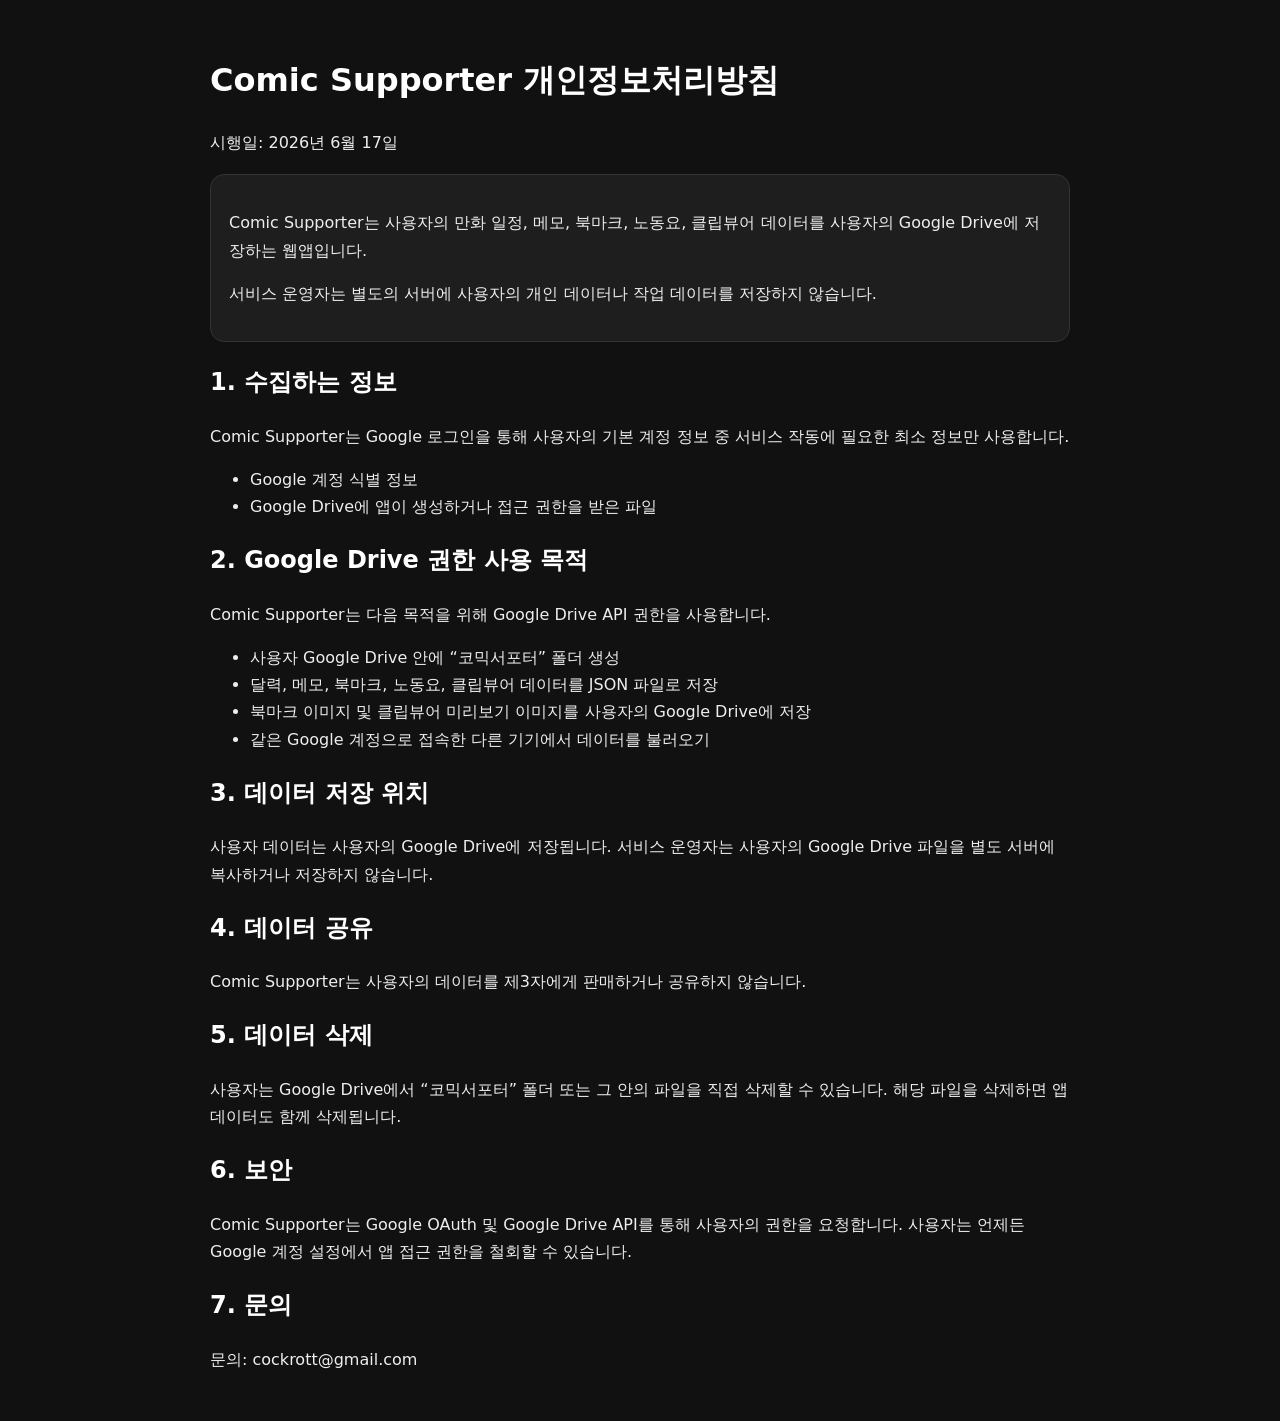
==== privacy.html @ 2ead17ef "Add files via upload" ====
<!doctype html>
<html lang="ko">
<head>
<meta charset="UTF-8">
<meta name="viewport" content="width=device-width, initial-scale=1.0">
<title>Comic Supporter 개인정보처리방침</title>
<style>
body{font-family:system-ui,-apple-system,BlinkMacSystemFont,"Noto Sans KR",sans-serif;line-height:1.7;max-width:860px;margin:0 auto;padding:32px;background:#111;color:#eee}
h1,h2{color:#fff} a{color:#8ab4f8}
.box{background:#1e1e1e;border:1px solid #333;border-radius:14px;padding:18px;margin:18px 0}
</style>
</head>
<body>
<h1>Comic Supporter 개인정보처리방침</h1>
<p>시행일: 2026년 6월 17일</p>

<div class="box">
<p>Comic Supporter는 사용자의 만화 일정, 메모, 북마크, 노동요, 클립뷰어 데이터를 사용자의 Google Drive에 저장하는 웹앱입니다.</p>
<p>서비스 운영자는 별도의 서버에 사용자의 개인 데이터나 작업 데이터를 저장하지 않습니다.</p>
</div>

<h2>1. 수집하는 정보</h2>
<p>Comic Supporter는 Google 로그인을 통해 사용자의 기본 계정 정보 중 서비스 작동에 필요한 최소 정보만 사용합니다.</p>
<ul>
<li>Google 계정 식별 정보</li>
<li>Google Drive에 앱이 생성하거나 접근 권한을 받은 파일</li>
</ul>

<h2>2. Google Drive 권한 사용 목적</h2>
<p>Comic Supporter는 다음 목적을 위해 Google Drive API 권한을 사용합니다.</p>
<ul>
<li>사용자 Google Drive 안에 “코믹서포터” 폴더 생성</li>
<li>달력, 메모, 북마크, 노동요, 클립뷰어 데이터를 JSON 파일로 저장</li>
<li>북마크 이미지 및 클립뷰어 미리보기 이미지를 사용자의 Google Drive에 저장</li>
<li>같은 Google 계정으로 접속한 다른 기기에서 데이터를 불러오기</li>
</ul>

<h2>3. 데이터 저장 위치</h2>
<p>사용자 데이터는 사용자의 Google Drive에 저장됩니다. 서비스 운영자는 사용자의 Google Drive 파일을 별도 서버에 복사하거나 저장하지 않습니다.</p>

<h2>4. 데이터 공유</h2>
<p>Comic Supporter는 사용자의 데이터를 제3자에게 판매하거나 공유하지 않습니다.</p>

<h2>5. 데이터 삭제</h2>
<p>사용자는 Google Drive에서 “코믹서포터” 폴더 또는 그 안의 파일을 직접 삭제할 수 있습니다. 해당 파일을 삭제하면 앱 데이터도 함께 삭제됩니다.</p>

<h2>6. 보안</h2>
<p>Comic Supporter는 Google OAuth 및 Google Drive API를 통해 사용자의 권한을 요청합니다. 사용자는 언제든 Google 계정 설정에서 앱 접근 권한을 철회할 수 있습니다.</p>

<h2>7. 문의</h2>
<p>문의: cockrott@gmail.com</p>
</body>
</html>
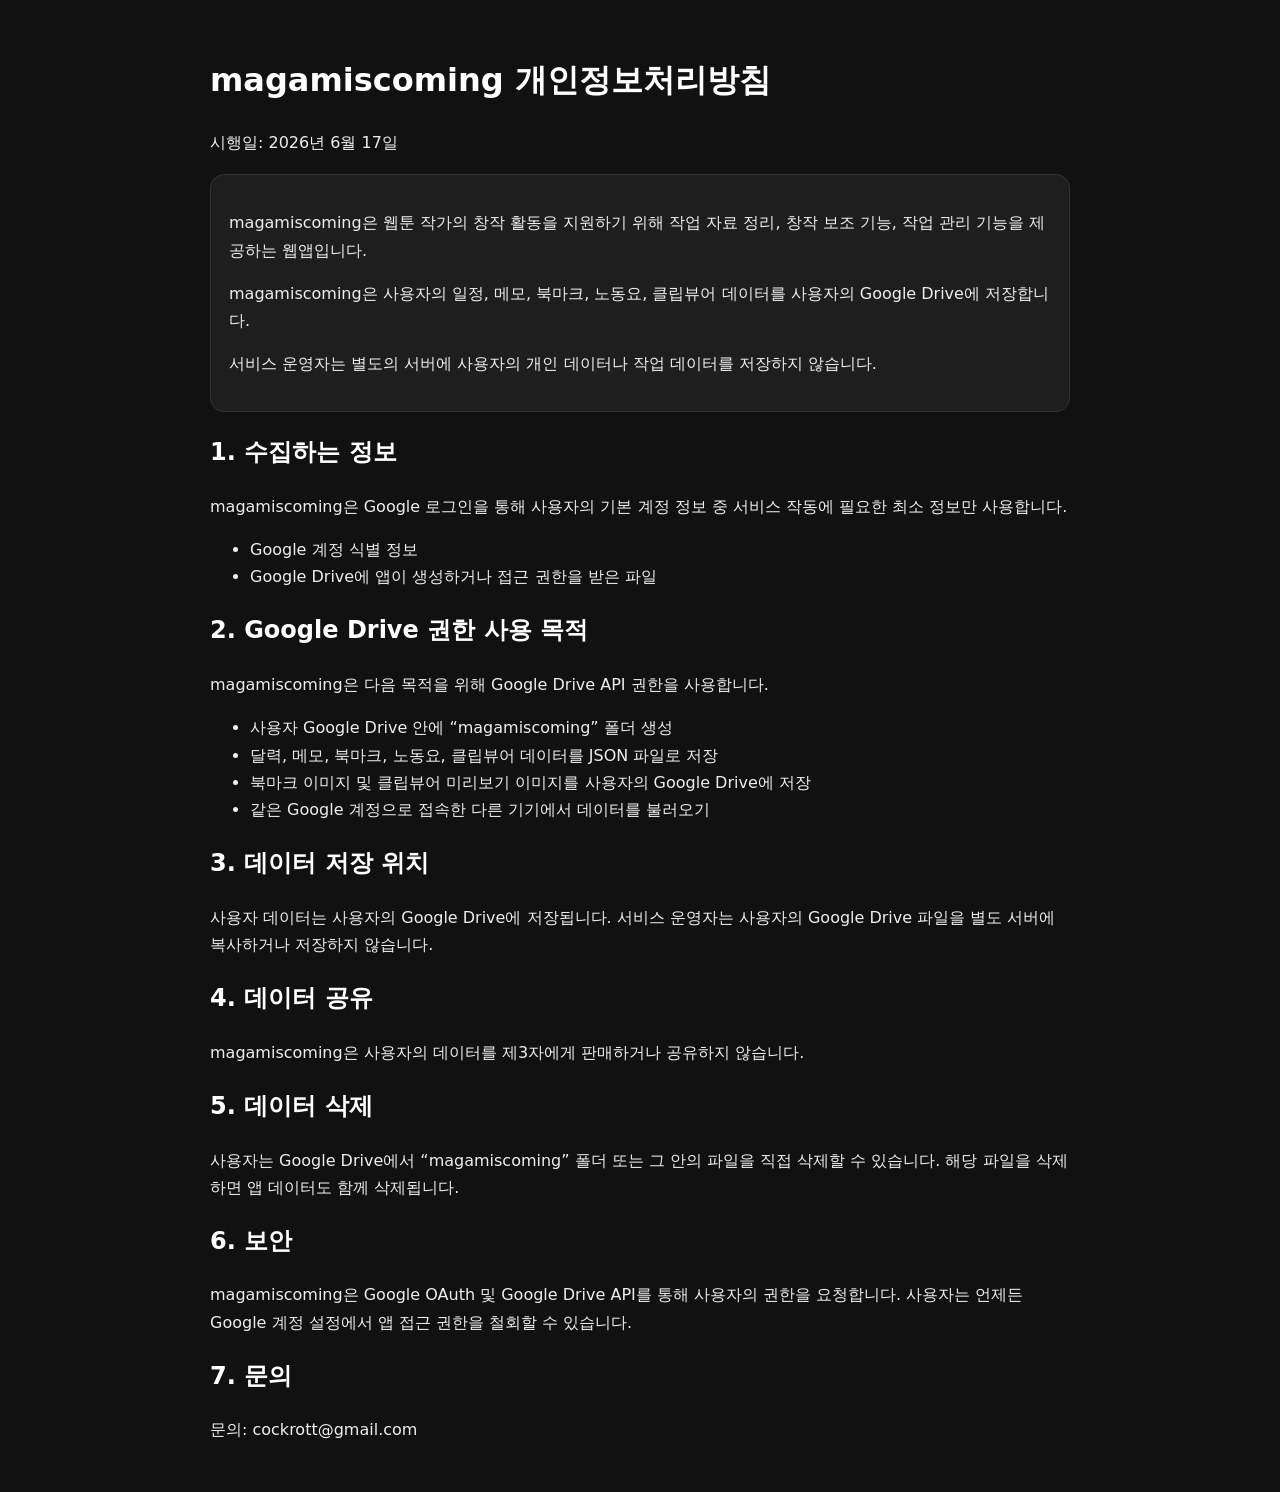
==== commit cee0253a: "chore: rename brand to magamiscoming" ====
--- a/privacy.html
+++ b/privacy.html
@@ -3,7 +3,7 @@
 <head>
 <meta charset="UTF-8">
 <meta name="viewport" content="width=device-width, initial-scale=1.0">
-<title>Comic Supporter 개인정보처리방침</title>
+<title>magamiscoming 개인정보처리방침</title>
 <style>
 body{font-family:system-ui,-apple-system,BlinkMacSystemFont,"Noto Sans KR",sans-serif;line-height:1.7;max-width:860px;margin:0 auto;padding:32px;background:#111;color:#eee}
 h1,h2{color:#fff} a{color:#8ab4f8}
@@ -11,25 +11,26 @@
 </style>
 </head>
 <body>
-<h1>Comic Supporter 개인정보처리방침</h1>
+<h1>magamiscoming 개인정보처리방침</h1>
 <p>시행일: 2026년 6월 17일</p>
 
 <div class="box">
-<p>Comic Supporter는 사용자의 만화 일정, 메모, 북마크, 노동요, 클립뷰어 데이터를 사용자의 Google Drive에 저장하는 웹앱입니다.</p>
+<p>magamiscoming은 웹툰 작가의 창작 활동을 지원하기 위해 작업 자료 정리, 창작 보조 기능, 작업 관리 기능을 제공하는 웹앱입니다.</p>
+<p>magamiscoming은 사용자의 일정, 메모, 북마크, 노동요, 클립뷰어 데이터를 사용자의 Google Drive에 저장합니다.</p>
 <p>서비스 운영자는 별도의 서버에 사용자의 개인 데이터나 작업 데이터를 저장하지 않습니다.</p>
 </div>
 
 <h2>1. 수집하는 정보</h2>
-<p>Comic Supporter는 Google 로그인을 통해 사용자의 기본 계정 정보 중 서비스 작동에 필요한 최소 정보만 사용합니다.</p>
+<p>magamiscoming은 Google 로그인을 통해 사용자의 기본 계정 정보 중 서비스 작동에 필요한 최소 정보만 사용합니다.</p>
 <ul>
 <li>Google 계정 식별 정보</li>
 <li>Google Drive에 앱이 생성하거나 접근 권한을 받은 파일</li>
 </ul>
 
 <h2>2. Google Drive 권한 사용 목적</h2>
-<p>Comic Supporter는 다음 목적을 위해 Google Drive API 권한을 사용합니다.</p>
+<p>magamiscoming은 다음 목적을 위해 Google Drive API 권한을 사용합니다.</p>
 <ul>
-<li>사용자 Google Drive 안에 “코믹서포터” 폴더 생성</li>
+<li>사용자 Google Drive 안에 “magamiscoming” 폴더 생성</li>
 <li>달력, 메모, 북마크, 노동요, 클립뷰어 데이터를 JSON 파일로 저장</li>
 <li>북마크 이미지 및 클립뷰어 미리보기 이미지를 사용자의 Google Drive에 저장</li>
 <li>같은 Google 계정으로 접속한 다른 기기에서 데이터를 불러오기</li>
@@ -39,13 +40,13 @@
 <p>사용자 데이터는 사용자의 Google Drive에 저장됩니다. 서비스 운영자는 사용자의 Google Drive 파일을 별도 서버에 복사하거나 저장하지 않습니다.</p>
 
 <h2>4. 데이터 공유</h2>
-<p>Comic Supporter는 사용자의 데이터를 제3자에게 판매하거나 공유하지 않습니다.</p>
+<p>magamiscoming은 사용자의 데이터를 제3자에게 판매하거나 공유하지 않습니다.</p>
 
 <h2>5. 데이터 삭제</h2>
-<p>사용자는 Google Drive에서 “코믹서포터” 폴더 또는 그 안의 파일을 직접 삭제할 수 있습니다. 해당 파일을 삭제하면 앱 데이터도 함께 삭제됩니다.</p>
+<p>사용자는 Google Drive에서 “magamiscoming” 폴더 또는 그 안의 파일을 직접 삭제할 수 있습니다. 해당 파일을 삭제하면 앱 데이터도 함께 삭제됩니다.</p>
 
 <h2>6. 보안</h2>
-<p>Comic Supporter는 Google OAuth 및 Google Drive API를 통해 사용자의 권한을 요청합니다. 사용자는 언제든 Google 계정 설정에서 앱 접근 권한을 철회할 수 있습니다.</p>
+<p>magamiscoming은 Google OAuth 및 Google Drive API를 통해 사용자의 권한을 요청합니다. 사용자는 언제든 Google 계정 설정에서 앱 접근 권한을 철회할 수 있습니다.</p>
 
 <h2>7. 문의</h2>
 <p>문의: cockrott@gmail.com</p>
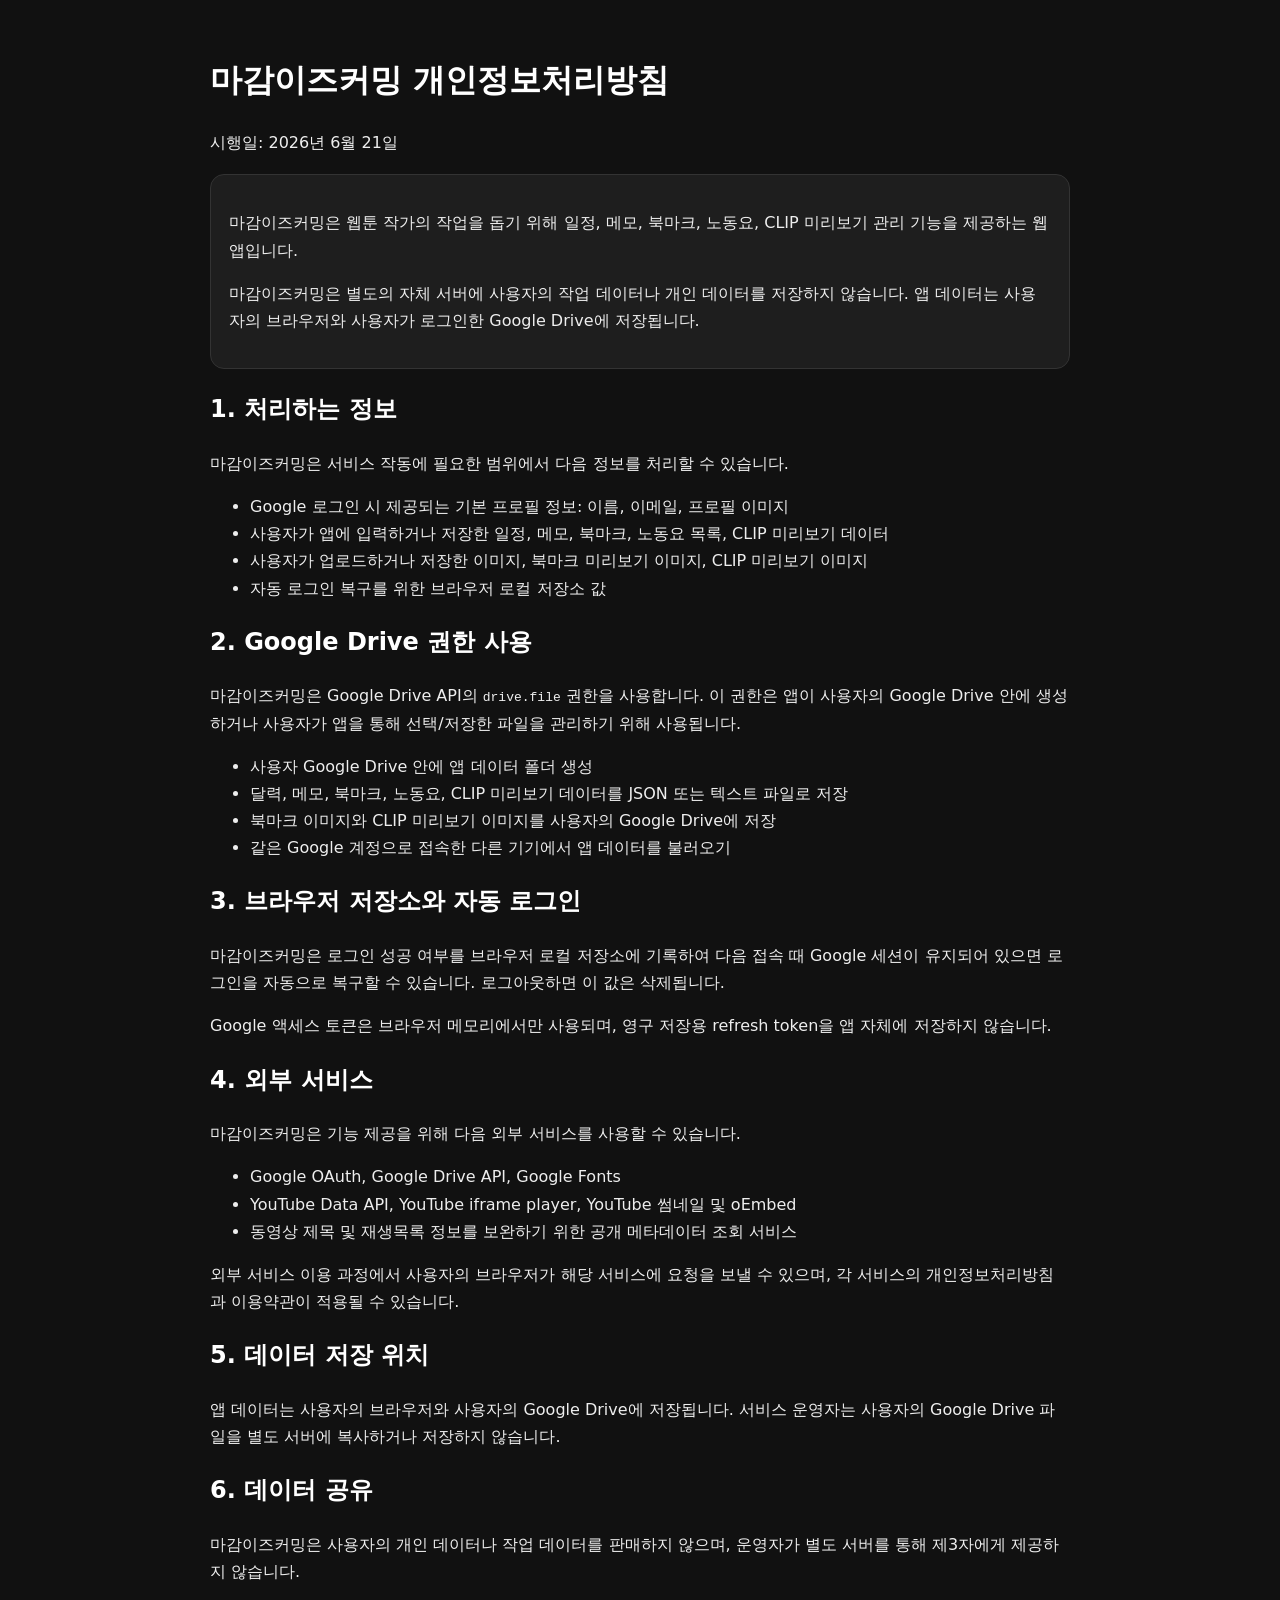
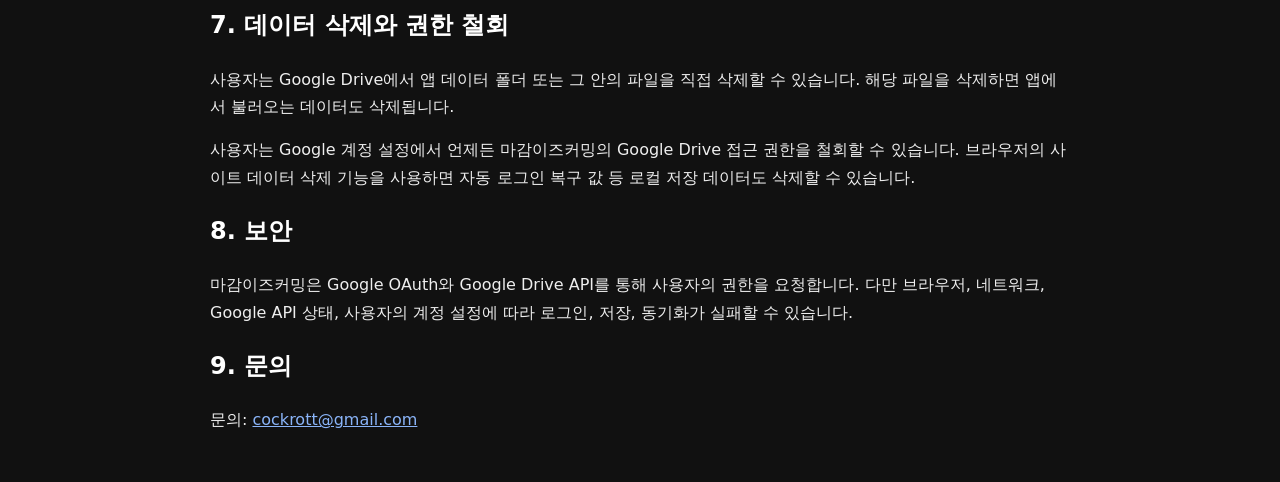
==== commit cee5c3e5: "docs: update privacy and terms" ====
--- a/privacy.html
+++ b/privacy.html
@@ -3,7 +3,7 @@
 <head>
 <meta charset="UTF-8">
 <meta name="viewport" content="width=device-width, initial-scale=1.0">
-<title>magamiscoming 개인정보처리방침</title>
+<title>마감이즈커밍 개인정보처리방침</title>
 <style>
 body{font-family:system-ui,-apple-system,BlinkMacSystemFont,"Noto Sans KR",sans-serif;line-height:1.7;max-width:860px;margin:0 auto;padding:32px;background:#111;color:#eee}
 h1,h2{color:#fff} a{color:#8ab4f8}
@@ -11,44 +11,59 @@
 </style>
 </head>
 <body>
-<h1>magamiscoming 개인정보처리방침</h1>
-<p>시행일: 2026년 6월 17일</p>
+<h1>마감이즈커밍 개인정보처리방침</h1>
+<p>시행일: 2026년 6월 21일</p>
 
 <div class="box">
-<p>magamiscoming은 웹툰 작가의 창작 활동을 지원하기 위해 작업 자료 정리, 창작 보조 기능, 작업 관리 기능을 제공하는 웹앱입니다.</p>
-<p>magamiscoming은 사용자의 일정, 메모, 북마크, 노동요, 클립뷰어 데이터를 사용자의 Google Drive에 저장합니다.</p>
-<p>서비스 운영자는 별도의 서버에 사용자의 개인 데이터나 작업 데이터를 저장하지 않습니다.</p>
+<p>마감이즈커밍은 웹툰 작가의 작업을 돕기 위해 일정, 메모, 북마크, 노동요, CLIP 미리보기 관리 기능을 제공하는 웹앱입니다.</p>
+<p>마감이즈커밍은 별도의 자체 서버에 사용자의 작업 데이터나 개인 데이터를 저장하지 않습니다. 앱 데이터는 사용자의 브라우저와 사용자가 로그인한 Google Drive에 저장됩니다.</p>
 </div>
 
-<h2>1. 수집하는 정보</h2>
-<p>magamiscoming은 Google 로그인을 통해 사용자의 기본 계정 정보 중 서비스 작동에 필요한 최소 정보만 사용합니다.</p>
+<h2>1. 처리하는 정보</h2>
+<p>마감이즈커밍은 서비스 작동에 필요한 범위에서 다음 정보를 처리할 수 있습니다.</p>
 <ul>
-<li>Google 계정 식별 정보</li>
-<li>Google Drive에 앱이 생성하거나 접근 권한을 받은 파일</li>
+<li>Google 로그인 시 제공되는 기본 프로필 정보: 이름, 이메일, 프로필 이미지</li>
+<li>사용자가 앱에 입력하거나 저장한 일정, 메모, 북마크, 노동요 목록, CLIP 미리보기 데이터</li>
+<li>사용자가 업로드하거나 저장한 이미지, 북마크 미리보기 이미지, CLIP 미리보기 이미지</li>
+<li>자동 로그인 복구를 위한 브라우저 로컬 저장소 값</li>
 </ul>
 
-<h2>2. Google Drive 권한 사용 목적</h2>
-<p>magamiscoming은 다음 목적을 위해 Google Drive API 권한을 사용합니다.</p>
+<h2>2. Google Drive 권한 사용</h2>
+<p>마감이즈커밍은 Google Drive API의 <code>drive.file</code> 권한을 사용합니다. 이 권한은 앱이 사용자의 Google Drive 안에 생성하거나 사용자가 앱을 통해 선택/저장한 파일을 관리하기 위해 사용됩니다.</p>
 <ul>
-<li>사용자 Google Drive 안에 “magamiscoming” 폴더 생성</li>
-<li>달력, 메모, 북마크, 노동요, 클립뷰어 데이터를 JSON 파일로 저장</li>
-<li>북마크 이미지 및 클립뷰어 미리보기 이미지를 사용자의 Google Drive에 저장</li>
-<li>같은 Google 계정으로 접속한 다른 기기에서 데이터를 불러오기</li>
+<li>사용자 Google Drive 안에 앱 데이터 폴더 생성</li>
+<li>달력, 메모, 북마크, 노동요, CLIP 미리보기 데이터를 JSON 또는 텍스트 파일로 저장</li>
+<li>북마크 이미지와 CLIP 미리보기 이미지를 사용자의 Google Drive에 저장</li>
+<li>같은 Google 계정으로 접속한 다른 기기에서 앱 데이터를 불러오기</li>
 </ul>
 
-<h2>3. 데이터 저장 위치</h2>
-<p>사용자 데이터는 사용자의 Google Drive에 저장됩니다. 서비스 운영자는 사용자의 Google Drive 파일을 별도 서버에 복사하거나 저장하지 않습니다.</p>
+<h2>3. 브라우저 저장소와 자동 로그인</h2>
+<p>마감이즈커밍은 로그인 성공 여부를 브라우저 로컬 저장소에 기록하여 다음 접속 때 Google 세션이 유지되어 있으면 로그인을 자동으로 복구할 수 있습니다. 로그아웃하면 이 값은 삭제됩니다.</p>
+<p>Google 액세스 토큰은 브라우저 메모리에서만 사용되며, 영구 저장용 refresh token을 앱 자체에 저장하지 않습니다.</p>
 
-<h2>4. 데이터 공유</h2>
-<p>magamiscoming은 사용자의 데이터를 제3자에게 판매하거나 공유하지 않습니다.</p>
+<h2>4. 외부 서비스</h2>
+<p>마감이즈커밍은 기능 제공을 위해 다음 외부 서비스를 사용할 수 있습니다.</p>
+<ul>
+<li>Google OAuth, Google Drive API, Google Fonts</li>
+<li>YouTube Data API, YouTube iframe player, YouTube 썸네일 및 oEmbed</li>
+<li>동영상 제목 및 재생목록 정보를 보완하기 위한 공개 메타데이터 조회 서비스</li>
+</ul>
+<p>외부 서비스 이용 과정에서 사용자의 브라우저가 해당 서비스에 요청을 보낼 수 있으며, 각 서비스의 개인정보처리방침과 이용약관이 적용될 수 있습니다.</p>
 
-<h2>5. 데이터 삭제</h2>
-<p>사용자는 Google Drive에서 “magamiscoming” 폴더 또는 그 안의 파일을 직접 삭제할 수 있습니다. 해당 파일을 삭제하면 앱 데이터도 함께 삭제됩니다.</p>
+<h2>5. 데이터 저장 위치</h2>
+<p>앱 데이터는 사용자의 브라우저와 사용자의 Google Drive에 저장됩니다. 서비스 운영자는 사용자의 Google Drive 파일을 별도 서버에 복사하거나 저장하지 않습니다.</p>
 
-<h2>6. 보안</h2>
-<p>magamiscoming은 Google OAuth 및 Google Drive API를 통해 사용자의 권한을 요청합니다. 사용자는 언제든 Google 계정 설정에서 앱 접근 권한을 철회할 수 있습니다.</p>
+<h2>6. 데이터 공유</h2>
+<p>마감이즈커밍은 사용자의 개인 데이터나 작업 데이터를 판매하지 않으며, 운영자가 별도 서버를 통해 제3자에게 제공하지 않습니다.</p>
 
-<h2>7. 문의</h2>
-<p>문의: cockrott@gmail.com</p>
+<h2>7. 데이터 삭제와 권한 철회</h2>
+<p>사용자는 Google Drive에서 앱 데이터 폴더 또는 그 안의 파일을 직접 삭제할 수 있습니다. 해당 파일을 삭제하면 앱에서 불러오는 데이터도 삭제됩니다.</p>
+<p>사용자는 Google 계정 설정에서 언제든 마감이즈커밍의 Google Drive 접근 권한을 철회할 수 있습니다. 브라우저의 사이트 데이터 삭제 기능을 사용하면 자동 로그인 복구 값 등 로컬 저장 데이터도 삭제할 수 있습니다.</p>
+
+<h2>8. 보안</h2>
+<p>마감이즈커밍은 Google OAuth와 Google Drive API를 통해 사용자의 권한을 요청합니다. 다만 브라우저, 네트워크, Google API 상태, 사용자의 계정 설정에 따라 로그인, 저장, 동기화가 실패할 수 있습니다.</p>
+
+<h2>9. 문의</h2>
+<p>문의: <a href="mailto:cockrott@gmail.com">cockrott@gmail.com</a></p>
 </body>
 </html>
